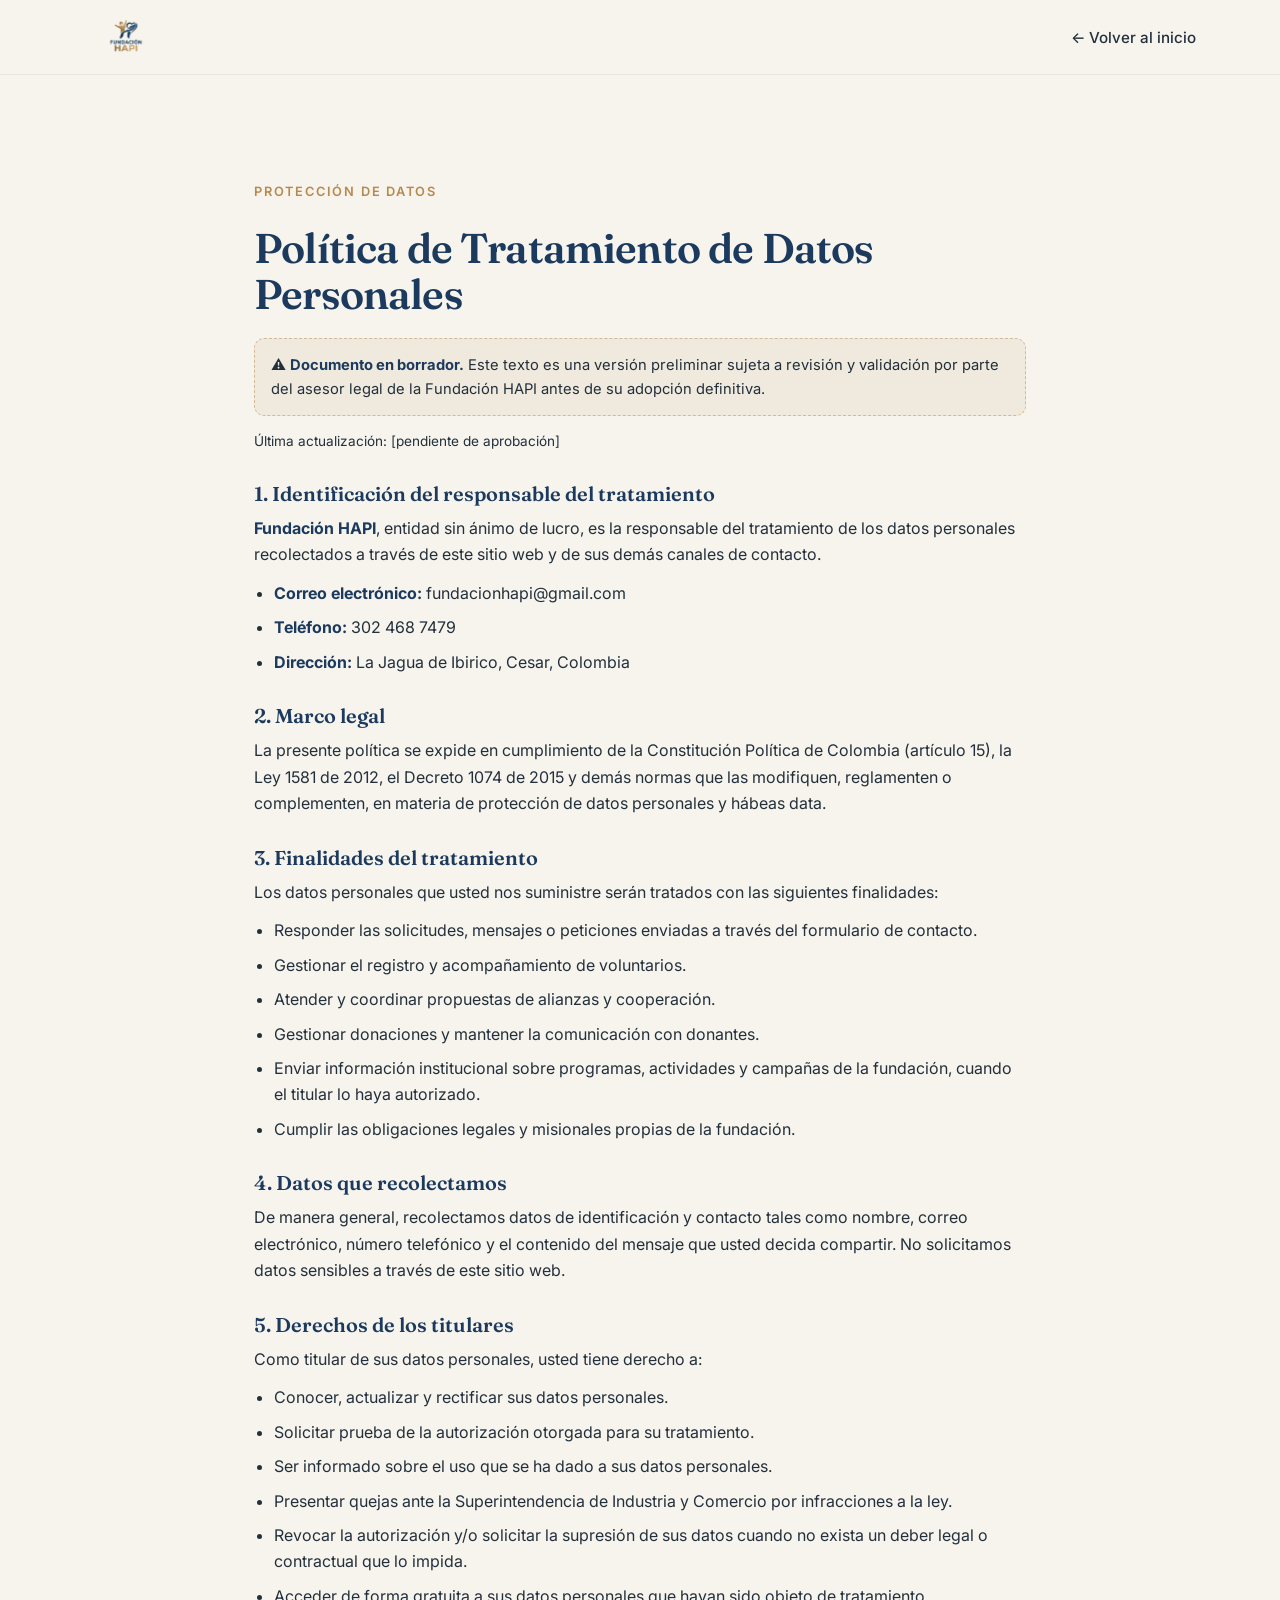
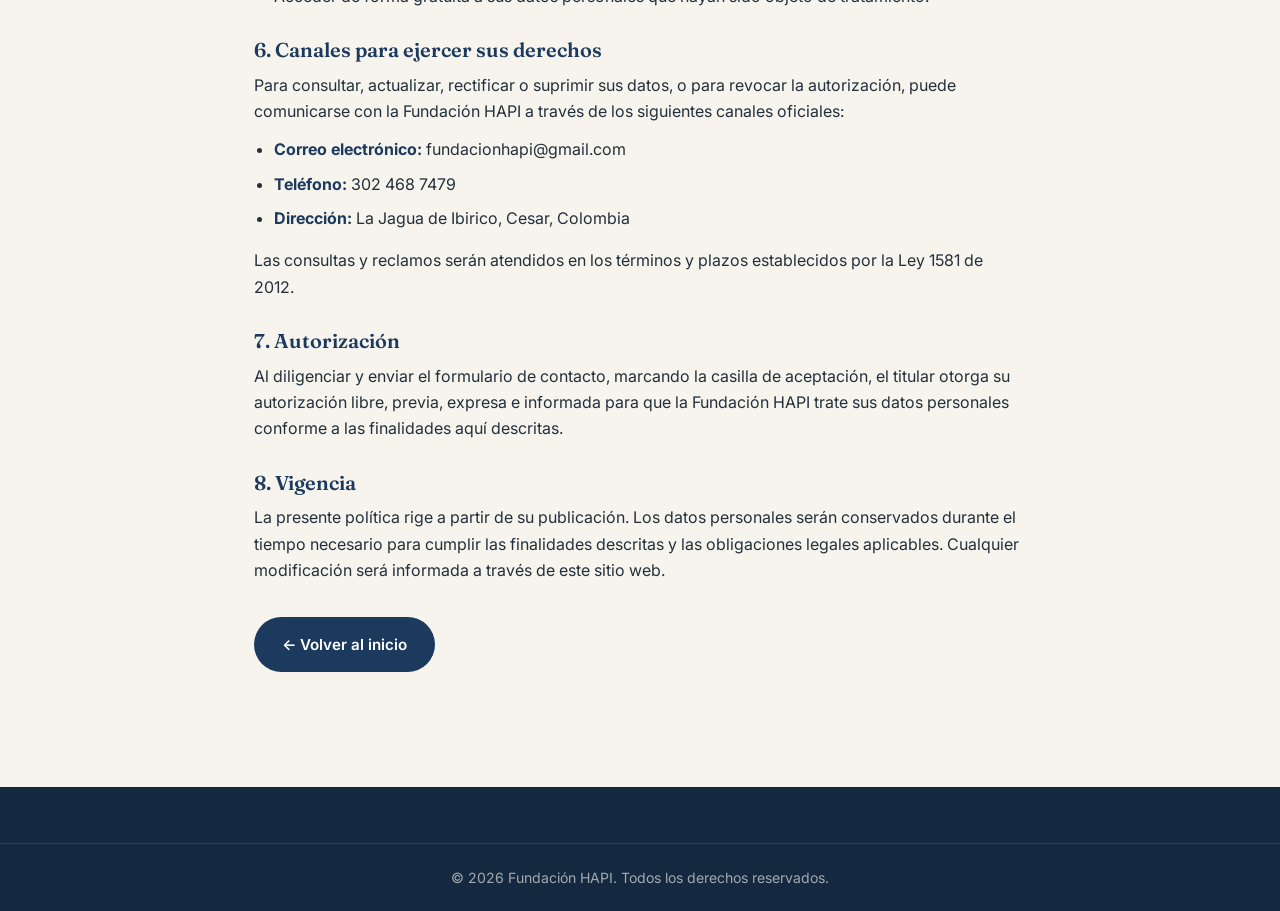
==== politica-datos.html @ a59235da "Borrador de Politica de Tratamiento de Datos + enlaces" ====
<!DOCTYPE html>
<html lang="es">
<head>
  <meta charset="UTF-8" />
  <meta name="viewport" content="width=device-width, initial-scale=1.0" />
  <title>Política de Tratamiento de Datos Personales — Fundación HAPI</title>
  <meta name="description" content="Política de Tratamiento de Datos Personales de la Fundación HAPI, conforme a la Ley 1581 de 2012." />
  <link rel="icon" type="image/png" href="assets/logo.png" />
  <link rel="preconnect" href="https://fonts.googleapis.com" />
  <link rel="preconnect" href="https://fonts.gstatic.com" crossorigin />
  <link href="https://fonts.googleapis.com/css2?family=Fraunces:opsz,wght@9..144,400;9..144,600;9..144,700&family=Inter:wght@400;500;600;700&display=swap" rel="stylesheet" />
  <link rel="stylesheet" href="styles.css" />
</head>
<body>

  <!-- ===== HEADER ===== -->
  <header class="site-header">
    <div class="container nav-wrap">
      <a href="index.html" class="brand">
        <img src="assets/logo.png" alt="Fundación HAPI" class="brand-logo" />
      </a>
      <nav class="nav" aria-label="Navegación">
        <ul class="nav-list">
          <li><a href="index.html">← Volver al inicio</a></li>
        </ul>
      </nav>
    </div>
  </header>

  <!-- ===== CONTENIDO LEGAL ===== -->
  <section class="section">
    <div class="container legal">
      <span class="eyebrow">Protección de datos</span>
      <h1 class="legal-title">Política de Tratamiento de Datos Personales</h1>

      <p class="legal-draft">⚠️ <strong>Documento en borrador.</strong> Este texto es una versión preliminar sujeta a revisión y validación por parte del asesor legal de la Fundación HAPI antes de su adopción definitiva.</p>

      <p class="legal-updated">Última actualización: [pendiente de aprobación]</p>

      <h2>1. Identificación del responsable del tratamiento</h2>
      <p>
        <strong>Fundación HAPI</strong>, entidad sin ánimo de lucro, es la responsable del
        tratamiento de los datos personales recolectados a través de este sitio web y de sus
        demás canales de contacto.
      </p>
      <ul>
        <li><strong>Correo electrónico:</strong> fundacionhapi@gmail.com</li>
        <li><strong>Teléfono:</strong> 302 468 7479</li>
        <li><strong>Dirección:</strong> La Jagua de Ibirico, Cesar, Colombia</li>
      </ul>

      <h2>2. Marco legal</h2>
      <p>
        La presente política se expide en cumplimiento de la Constitución Política de
        Colombia (artículo 15), la Ley 1581 de 2012, el Decreto 1074 de 2015 y demás normas
        que las modifiquen, reglamenten o complementen, en materia de protección de datos
        personales y hábeas data.
      </p>

      <h2>3. Finalidades del tratamiento</h2>
      <p>Los datos personales que usted nos suministre serán tratados con las siguientes finalidades:</p>
      <ul>
        <li>Responder las solicitudes, mensajes o peticiones enviadas a través del formulario de contacto.</li>
        <li>Gestionar el registro y acompañamiento de voluntarios.</li>
        <li>Atender y coordinar propuestas de alianzas y cooperación.</li>
        <li>Gestionar donaciones y mantener la comunicación con donantes.</li>
        <li>Enviar información institucional sobre programas, actividades y campañas de la fundación, cuando el titular lo haya autorizado.</li>
        <li>Cumplir las obligaciones legales y misionales propias de la fundación.</li>
      </ul>

      <h2>4. Datos que recolectamos</h2>
      <p>
        De manera general, recolectamos datos de identificación y contacto tales como nombre,
        correo electrónico, número telefónico y el contenido del mensaje que usted decida
        compartir. No solicitamos datos sensibles a través de este sitio web.
      </p>

      <h2>5. Derechos de los titulares</h2>
      <p>Como titular de sus datos personales, usted tiene derecho a:</p>
      <ul>
        <li>Conocer, actualizar y rectificar sus datos personales.</li>
        <li>Solicitar prueba de la autorización otorgada para su tratamiento.</li>
        <li>Ser informado sobre el uso que se ha dado a sus datos personales.</li>
        <li>Presentar quejas ante la Superintendencia de Industria y Comercio por infracciones a la ley.</li>
        <li>Revocar la autorización y/o solicitar la supresión de sus datos cuando no exista un deber legal o contractual que lo impida.</li>
        <li>Acceder de forma gratuita a sus datos personales que hayan sido objeto de tratamiento.</li>
      </ul>

      <h2>6. Canales para ejercer sus derechos</h2>
      <p>
        Para consultar, actualizar, rectificar o suprimir sus datos, o para revocar la
        autorización, puede comunicarse con la Fundación HAPI a través de los siguientes
        canales oficiales:
      </p>
      <ul>
        <li><strong>Correo electrónico:</strong> fundacionhapi@gmail.com</li>
        <li><strong>Teléfono:</strong> 302 468 7479</li>
        <li><strong>Dirección:</strong> La Jagua de Ibirico, Cesar, Colombia</li>
      </ul>
      <p>
        Las consultas y reclamos serán atendidos en los términos y plazos establecidos por la
        Ley 1581 de 2012.
      </p>

      <h2>7. Autorización</h2>
      <p>
        Al diligenciar y enviar el formulario de contacto, marcando la casilla de aceptación,
        el titular otorga su autorización libre, previa, expresa e informada para que la
        Fundación HAPI trate sus datos personales conforme a las finalidades aquí descritas.
      </p>

      <h2>8. Vigencia</h2>
      <p>
        La presente política rige a partir de su publicación. Los datos personales serán
        conservados durante el tiempo necesario para cumplir las finalidades descritas y las
        obligaciones legales aplicables. Cualquier modificación será informada a través de
        este sitio web.
      </p>

      <p class="legal-back"><a href="index.html" class="btn btn-navy">← Volver al inicio</a></p>
    </div>
  </section>

  <!-- ===== FOOTER ===== -->
  <footer class="site-footer">
    <div class="footer-bottom">
      <div class="container">
        <p>© <span id="year"></span> Fundación HAPI. Todos los derechos reservados.</p>
      </div>
    </div>
  </footer>

  <script src="script.js"></script>
</body>
</html>
---- styles.css ----
/* ===== Fundación HAPI — Hoja de estilos ===== */
:root {
  --navy: #1c3a5e;
  --navy-deep: #14293f;
  --gold: #b8894e;
  --gold-light: #cda36a;
  --cream: #f7f4ee;
  --cream-alt: #efe9df;
  --ink: #23303c;
  --muted: #5c6b78;
  --white: #ffffff;
  --radius: 16px;
  --radius-sm: 10px;
  --shadow: 0 18px 45px -20px rgba(28, 58, 94, 0.35);
  --shadow-sm: 0 8px 24px -12px rgba(28, 58, 94, 0.28);
  --max: 1160px;
  --sans: 'Inter', system-ui, sans-serif;
  --serif: 'Fraunces', Georgia, serif;
}

* { box-sizing: border-box; margin: 0; padding: 0; }
html { scroll-behavior: smooth; }
body {
  font-family: var(--sans);
  color: var(--ink);
  background: var(--cream);
  line-height: 1.65;
  -webkit-font-smoothing: antialiased;
}
img { max-width: 100%; display: block; }
a { color: inherit; text-decoration: none; }
.container { width: 100%; max-width: var(--max); margin: 0 auto; padding: 0 24px; }

/* ===== Tipografía ===== */
h1, h2, h3 { font-family: var(--serif); line-height: 1.12; color: var(--navy); font-weight: 600; }
h1 { font-size: clamp(2.2rem, 5vw, 3.6rem); letter-spacing: -0.02em; }
h2 { font-size: clamp(1.8rem, 3.5vw, 2.6rem); }
h3 { font-size: 1.25rem; }
.eyebrow {
  display: inline-block; font-family: var(--sans); font-weight: 600;
  font-size: 0.8rem; letter-spacing: 0.14em; text-transform: uppercase;
  color: var(--gold); margin-bottom: 14px;
}
.eyebrow-light { color: var(--gold-light); }
.lead { font-size: 1.1rem; color: var(--muted); max-width: 640px; margin: 0 auto; }
.lead-light { color: rgba(255,255,255,0.82); }

/* ===== Botones ===== */
.btn {
  display: inline-flex; align-items: center; justify-content: center; gap: 8px;
  padding: 13px 26px; border-radius: 999px; font-weight: 600; font-size: 0.95rem;
  cursor: pointer; border: 2px solid transparent; transition: transform .15s ease, box-shadow .2s ease, background .2s ease;
}
.btn:hover { transform: translateY(-2px); }
.btn-sm { padding: 9px 20px; font-size: 0.88rem; }
.btn-block { width: 100%; }
.btn-navy { background: var(--navy); color: #fff; }
.btn-navy:hover { background: var(--navy-deep); box-shadow: var(--shadow-sm); }
.btn-gold { background: var(--gold); color: #fff; }
.btn-gold:hover { background: var(--gold-light); box-shadow: var(--shadow-sm); }
.btn-outline-light { background: transparent; color: #fff; border-color: rgba(255,255,255,0.5); }
.btn-outline-light:hover { background: rgba(255,255,255,0.1); border-color: #fff; }
.btn-outline-gold { background: transparent; color: var(--gold); border-color: var(--gold); }
.btn-outline-gold:hover { background: rgba(184,137,78,0.1); border-color: var(--gold-light); color: var(--gold-light); }

/* ===== Header ===== */
.site-header {
  position: sticky; top: 0; z-index: 50;
  background: rgba(247, 244, 238, 0.9); backdrop-filter: blur(10px);
  border-bottom: 1px solid rgba(28,58,94,0.08);
}
.nav-wrap { display: flex; align-items: center; justify-content: space-between; height: 74px; }
.brand-logo { height: 46px; width: auto; }
.nav-list { list-style: none; display: flex; align-items: center; gap: 28px; }
.nav-list a { font-weight: 500; font-size: 0.95rem; color: var(--ink); transition: color .2s; }
.nav-list a:hover { color: var(--gold); }
.nav-toggle { display: none; flex-direction: column; gap: 5px; background: none; border: none; cursor: pointer; padding: 8px; }
.nav-toggle span { width: 24px; height: 2px; background: var(--navy); border-radius: 2px; transition: .3s; }

/* ===== Hero ===== */
.hero { padding: clamp(48px, 8vw, 96px) 0; background:
  radial-gradient(120% 90% at 100% 0%, rgba(184,137,78,0.10), transparent 55%),
  radial-gradient(120% 90% at 0% 100%, rgba(28,58,94,0.07), transparent 55%),
  var(--cream); }
.hero-inner { display: grid; grid-template-columns: 1.15fr 0.85fr; gap: 56px; align-items: center; }
.hero-sub { font-size: 1.15rem; color: var(--muted); margin: 22px 0 30px; max-width: 560px; }
.hero-cta { display: flex; gap: 14px; flex-wrap: wrap; }
.hero-badges { display: flex; gap: 32px; margin-top: 46px; flex-wrap: wrap; }
.hero-badges div { display: flex; flex-direction: column; }
.hero-badges strong { font-family: var(--serif); font-size: 1.9rem; color: var(--navy); }
.hero-badges span { font-size: 0.85rem; color: var(--muted); }
.hero-logo-card {
  background: transparent; padding: 10px; display: grid; place-items: center;
}
.hero-logo-card img { width: 118%; max-width: 118%; height: auto; }

/* ===== Secciones ===== */
.section { padding: clamp(56px, 8vw, 104px) 0; }
.section-alt { background: var(--cream-alt); }
.section-head { text-align: center; max-width: 760px; margin: 0 auto 56px; }
.section-head-light h2 { color: #fff; }

/* ===== Misión / Visión / Valores ===== */
.mv-grid { display: grid; grid-template-columns: repeat(3, 1fr); gap: 26px; }
.mv-card {
  background: #fff; border-radius: var(--radius); padding: 36px 30px;
  box-shadow: var(--shadow-sm); border: 1px solid rgba(28,58,94,0.06);
  transition: transform .2s ease;
}
.mv-card:hover { transform: translateY(-4px); }
.mv-icon {
  width: 52px; height: 52px; border-radius: 14px; display: grid; place-items: center;
  background: linear-gradient(135deg, var(--gold), var(--gold-light)); color: #fff;
  font-size: 1.3rem; margin-bottom: 20px;
}
.mv-card p { color: var(--muted); }
.values-list { list-style: none; display: flex; flex-direction: column; gap: 12px; }
.values-list li { color: var(--muted); padding-left: 20px; position: relative; }
.values-list li::before { content: '◆'; position: absolute; left: 0; color: var(--gold); font-size: 0.7rem; top: 4px; }
.values-list strong { color: var(--navy); }

/* ===== Líneas de acción ===== */
.lines-grid { display: grid; grid-template-columns: repeat(3, 1fr); gap: 26px; }
.lines-grid-2 { grid-template-columns: repeat(2, 1fr); max-width: 900px; margin: 0 auto; }
.line-card {
  background: #fff; border-radius: var(--radius); padding: 38px 30px;
  border: 1px solid rgba(28,58,94,0.06); box-shadow: var(--shadow-sm);
  border-top: 4px solid var(--gold); transition: transform .2s ease;
}
.line-card:hover { transform: translateY(-4px); }
.line-num { font-family: var(--serif); font-size: 2.4rem; color: var(--cream-alt); font-weight: 700; line-height: 1; margin-bottom: 8px; -webkit-text-stroke: 1px var(--gold); }
.line-card p { color: var(--muted); margin: 14px 0 20px; }
.line-tags { list-style: none; display: flex; flex-wrap: wrap; gap: 8px; }
.line-tags li { background: var(--cream); color: var(--navy); font-size: 0.8rem; font-weight: 500; padding: 6px 12px; border-radius: 999px; }

/* Capacidad jurídica/financiera */
.capacity { margin-top: 48px; }
.capacity-head { text-align: center; margin-bottom: 26px; }
.capacity-head h3 { font-size: 1.4rem; }
.capacity-grid { display: grid; grid-template-columns: repeat(2, 1fr); gap: 24px; max-width: 900px; margin: 0 auto; }
.capacity-grid-4 { grid-template-columns: repeat(4, 1fr); max-width: 1100px; }
.capacity-grid-3 { grid-template-columns: repeat(3, 1fr); max-width: 1000px; }
.commit-grid { margin-top: 26px; }
.goal { display: flex; flex-direction: column; align-items: center; justify-content: flex-start; gap: 4px; }
.goal-mark { font-size: 1.4rem; color: var(--gold); }
.goal-text { font-family: var(--serif); color: var(--navy); font-size: 1.05rem; line-height: 1.3; }
.capacity-card { background: #fff; border-radius: var(--radius); padding: 28px 26px; box-shadow: var(--shadow-sm); border-left: 4px solid var(--gold); }
.capacity-card h4 { font-family: var(--serif); color: var(--navy); font-size: 1.05rem; margin-bottom: 8px; }
.capacity-card p { color: var(--muted); font-size: 0.95rem; }
.capacity-card strong { color: var(--navy); }
@media (max-width: 900px) { .lines-grid-2, .capacity-grid-4 { grid-template-columns: 1fr 1fr; } }
@media (max-width: 640px) { .capacity-grid, .lines-grid-2, .capacity-grid-4 { grid-template-columns: 1fr; } }

/* ===== Métricas ===== */
.metrics { display: grid; grid-template-columns: repeat(4, 1fr); gap: 24px; margin-bottom: 60px; }
.metric { text-align: center; padding: 30px 16px; background: #fff; border-radius: var(--radius); box-shadow: var(--shadow-sm); }
.metric strong { display: block; font-family: var(--serif); font-size: 2.8rem; color: var(--gold); line-height: 1; }
.metric span { font-size: 0.9rem; color: var(--muted); margin-top: 8px; display: block; }

/* ===== Testimonios ===== */
.testimonials { display: grid; grid-template-columns: repeat(3, 1fr); gap: 26px; }
.testimonial { background: #fff; border-radius: var(--radius); padding: 32px; box-shadow: var(--shadow-sm); border-left: 4px solid var(--navy); }
.testimonial p { font-family: var(--serif); font-size: 1.08rem; color: var(--ink); font-style: italic; }
.testimonial footer { margin-top: 16px; font-size: 0.9rem; color: var(--gold); font-weight: 600; }

/* ===== Sección Navy (Participar) ===== */
.section-navy { background: linear-gradient(160deg, var(--navy), var(--navy-deep)); color: #fff; }
.participate-grid { display: grid; grid-template-columns: repeat(3, 1fr); gap: 26px; }
.part-card { background: rgba(255,255,255,0.06); border: 1px solid rgba(255,255,255,0.12); border-radius: var(--radius); padding: 34px 28px; }
.part-card h3 { color: #fff; margin-bottom: 12px; }
.part-card p { color: rgba(255,255,255,0.78); margin-bottom: 24px; }

/* ===== Aliados (franja discreta al pie) ===== */
.allies { padding: 44px 0 48px; background: var(--cream-alt); border-top: 1px solid rgba(28,58,94,0.08); }
.allies-head { text-align: center; margin-bottom: 28px; }
.allies-head h2 { font-size: 1.3rem; }
.allies-head p { color: var(--muted); margin-top: 6px; font-size: 0.92rem; }
.allies-row { display: flex; justify-content: center; align-items: flex-start; flex-wrap: wrap; gap: 40px; }
.ally { display: flex; flex-direction: column; align-items: center; text-align: center; max-width: 200px; transition: transform .2s ease; }
.ally:hover { transform: translateY(-4px); }
.ally-logo { background: transparent; padding: 0; width: 130px; height: 110px; display: grid; place-items: center; }
.ally-logo img { max-width: 100%; max-height: 100%; width: auto; object-fit: contain; }
.ally-name { font-weight: 600; color: var(--navy); margin-top: 10px; font-size: 0.9rem; }
.ally-role { font-size: 0.78rem; color: var(--muted); margin-top: 1px; }
.allies-cta { text-align: center; margin-top: 30px; font-size: 0.92rem; color: var(--muted); }

/* ===== Contacto ===== */
.contact-grid { display: grid; grid-template-columns: 1.2fr 0.8fr; gap: 40px; }
.contact-form { background: #fff; padding: 36px; border-radius: var(--radius); box-shadow: var(--shadow-sm); }
.field { margin-bottom: 18px; }
.field label { display: block; font-size: 0.88rem; font-weight: 600; color: var(--navy); margin-bottom: 6px; }
.field input, .field select, .field textarea {
  width: 100%; padding: 12px 14px; border: 1px solid rgba(28,58,94,0.18);
  border-radius: var(--radius-sm); font-family: var(--sans); font-size: 0.95rem; color: var(--ink); background: var(--cream);
  transition: border .2s, box-shadow .2s;
}
.field input:focus, .field select:focus, .field textarea:focus {
  outline: none; border-color: var(--gold); box-shadow: 0 0 0 3px rgba(184,137,78,0.15); background: #fff;
}
.form-note { margin-top: 14px; color: var(--navy); font-weight: 600; text-align: center; }
.consent { margin-bottom: 14px; }
.consent-label { display: flex; align-items: flex-start; gap: 10px; font-size: 0.88rem; color: var(--muted); cursor: default; }
.consent-label input { margin-top: 3px; width: 16px; height: 16px; flex-shrink: 0; accent-color: var(--gold); }
.btn:disabled { opacity: 0.5; cursor: not-allowed; transform: none; }
.policy-pending { margin-top: 12px; font-size: 0.82rem; color: var(--muted); line-height: 1.5; background: var(--cream); border: 1px dashed rgba(184,137,78,0.5); border-radius: var(--radius-sm); padding: 12px 14px; }
.contact-info { display: flex; flex-direction: column; gap: 28px; }
.info-block h3 { font-size: 1.1rem; margin-bottom: 12px; }
.info-block p { color: var(--muted); margin-bottom: 6px; }
.social { display: flex; gap: 14px; flex-wrap: wrap; }
.social a { color: var(--navy); font-weight: 600; font-size: 0.9rem; padding: 8px 14px; border: 1px solid rgba(28,58,94,0.15); border-radius: 999px; transition: .2s; }
.social a:hover { background: var(--navy); color: #fff; }
.info-transparency { background: #fff; padding: 24px; border-radius: var(--radius); box-shadow: var(--shadow-sm); }
.link-gold { color: var(--gold); font-weight: 600; }

/* ===== Página legal ===== */
.legal { max-width: 820px; margin: 0 auto; }
.legal-title { font-size: clamp(1.8rem, 4vw, 2.6rem); margin: 8px 0 20px; }
.legal-draft { background: rgba(184,137,78,0.10); border: 1px dashed rgba(184,137,78,0.5); border-radius: var(--radius-sm); padding: 14px 16px; color: var(--ink); font-size: 0.92rem; }
.legal-updated { color: var(--muted); font-size: 0.85rem; margin: 14px 0 30px; }
.legal h2 { font-size: 1.25rem; margin: 30px 0 10px; }
.legal p { color: var(--ink); margin-bottom: 12px; }
.legal ul { margin: 0 0 16px 20px; color: var(--ink); }
.legal li { margin-bottom: 8px; }
.legal strong { color: var(--navy); }
.legal-back { margin-top: 34px; }

/* ===== Footer ===== */
.site-footer { background: var(--navy-deep); color: #fff; padding-top: 56px; }
.footer-inner { display: flex; justify-content: space-between; gap: 40px; flex-wrap: wrap; padding-bottom: 40px; }
.footer-logo { height: 54px; background: #fff; padding: 8px 12px; border-radius: 10px; margin-bottom: 16px; }
.footer-brand p { color: rgba(255,255,255,0.7); max-width: 320px; }
.footer-links { display: flex; flex-direction: column; gap: 12px; }
.footer-links a { color: rgba(255,255,255,0.8); font-size: 0.95rem; transition: color .2s; }
.footer-links a:hover { color: var(--gold-light); }
.footer-bottom { border-top: 1px solid rgba(255,255,255,0.1); padding: 22px 0; }
.footer-bottom p { color: rgba(255,255,255,0.6); font-size: 0.88rem; text-align: center; }
.footer-policy { color: rgba(255,255,255,0.75); text-decoration: underline; }
.footer-policy:hover { color: var(--gold-light); }

/* ===== Responsive ===== */
@media (max-width: 900px) {
  .hero-inner { grid-template-columns: 1fr; }
  .hero-visual { order: -1; max-width: 380px; }
  .hero-logo-card img { width: 100%; max-width: 100%; }
  .mv-grid, .lines-grid, .metrics, .testimonials, .participate-grid { grid-template-columns: 1fr 1fr; }
  .contact-grid { grid-template-columns: 1fr; }
}
@media (max-width: 640px) {
  .nav-toggle { display: flex; }
  .nav-list {
    position: absolute; top: 74px; right: 0; left: 0; flex-direction: column; align-items: flex-start;
    background: var(--cream); padding: 18px 24px; gap: 16px; border-bottom: 1px solid rgba(28,58,94,0.1);
    box-shadow: var(--shadow-sm); display: none;
  }
  .nav-list.open { display: flex; }
  .mv-grid, .lines-grid, .metrics, .testimonials, .participate-grid, .allies-grid { grid-template-columns: 1fr; }
  .hero-badges { gap: 22px; }
}
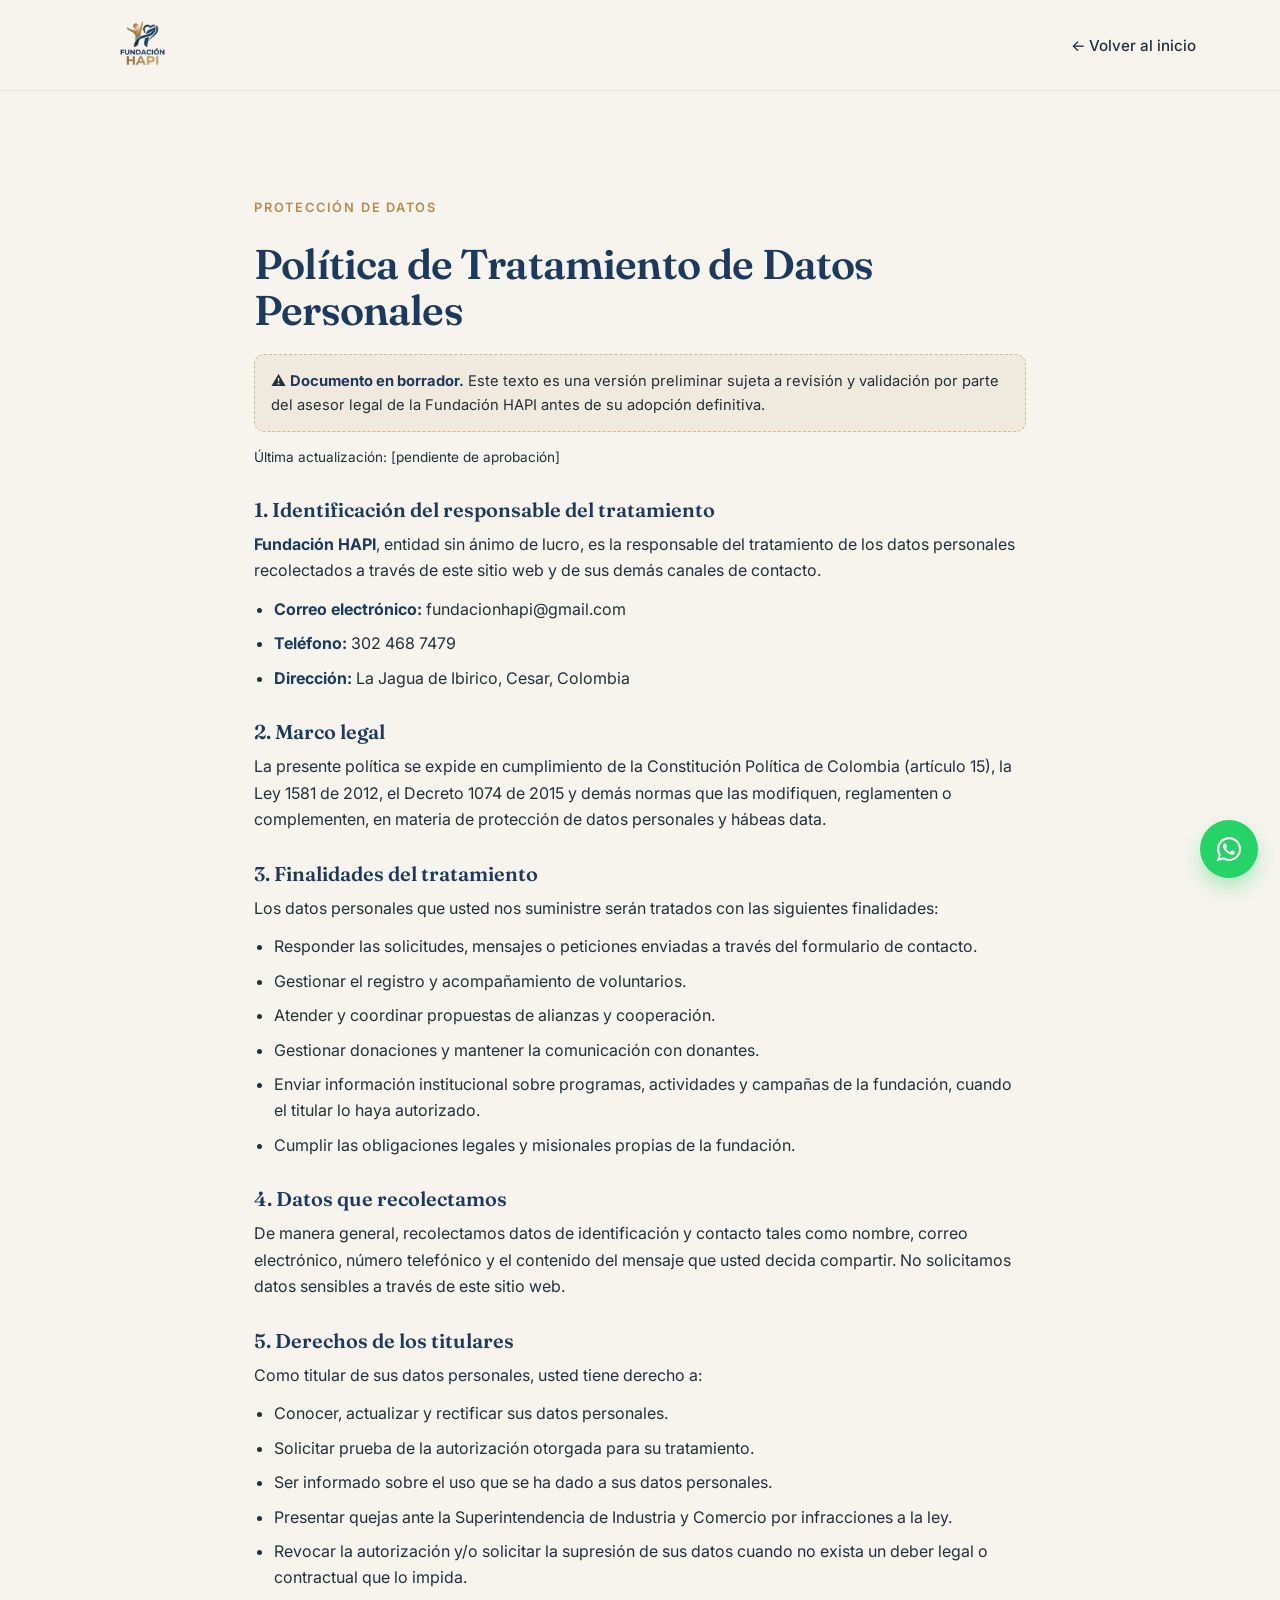
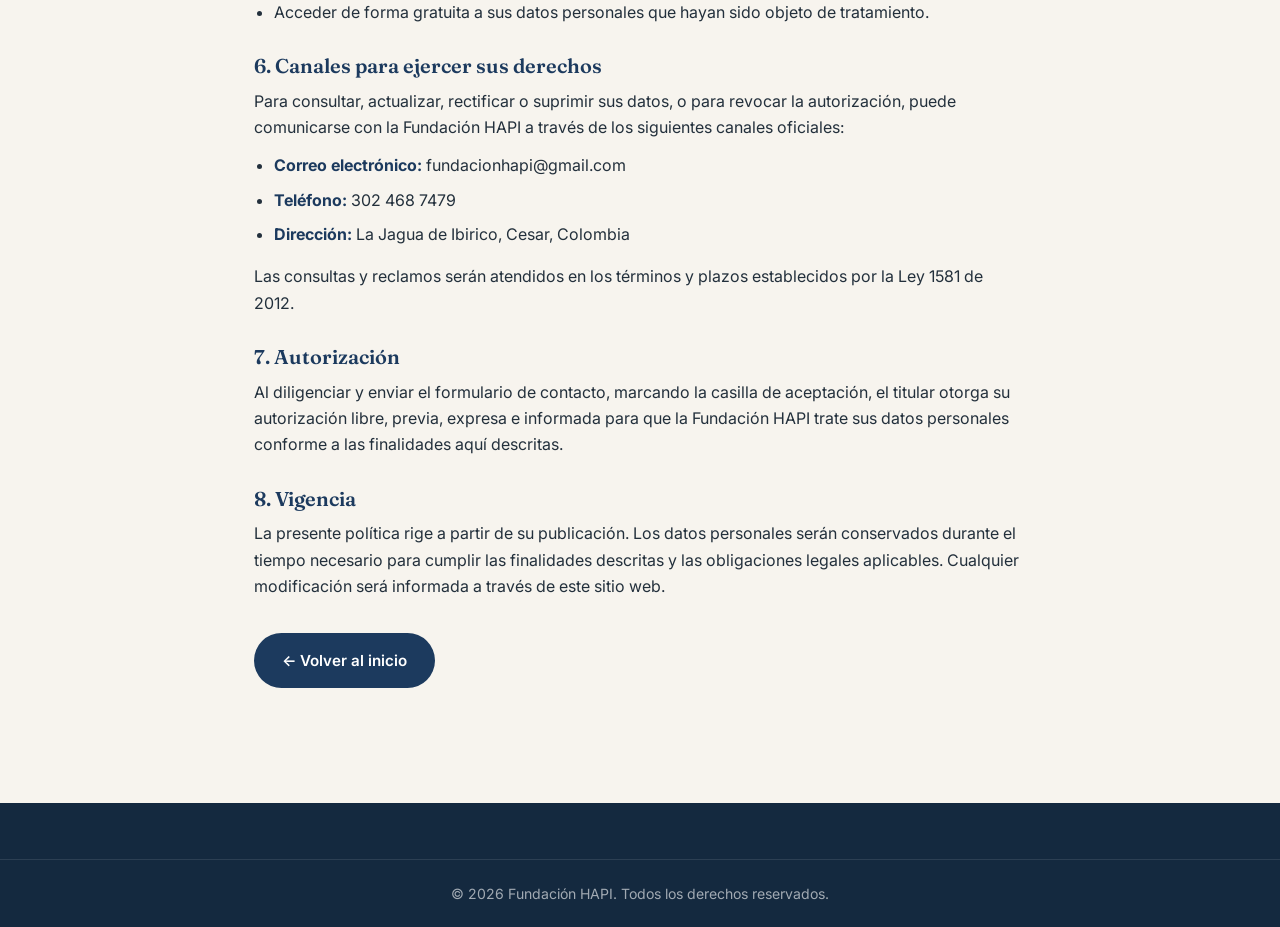
==== commit ecffdf43: "Boton flotante de WhatsApp en todo el sitio" ====
--- a/politica-datos.html
+++ b/politica-datos.html
@@ -130,6 +130,13 @@
     </div>
   </footer>
 
+  <!-- Botón flotante de WhatsApp -->
+  <a href="https://wa.me/573127423813?text=Hola%2C%20quiero%20m%C3%A1s%20informaci%C3%B3n%20sobre%20la%20Fundaci%C3%B3n%20HAPI" target="_blank" rel="noopener" class="wa-float" aria-label="Escríbenos por WhatsApp">
+    <svg viewBox="0 0 32 32" width="30" height="30" fill="currentColor" aria-hidden="true">
+      <path d="M16.003 3.2c-7.06 0-12.8 5.74-12.8 12.8 0 2.257.59 4.462 1.712 6.4L3.2 28.8l6.56-1.712a12.74 12.74 0 0 0 6.243 1.592h.005c7.06 0 12.8-5.74 12.8-12.8s-5.74-12.8-12.8-12.8zm0 23.36h-.004a10.54 10.54 0 0 1-5.37-1.47l-.385-.228-3.89 1.02 1.038-3.79-.25-.39a10.53 10.53 0 0 1-1.616-5.632c0-5.83 4.746-10.576 10.58-10.576 2.826 0 5.48 1.102 7.478 3.1a10.5 10.5 0 0 1 3.098 7.48c0 5.832-4.746 10.576-10.58 10.576zm5.8-7.92c-.318-.16-1.882-.928-2.173-1.034-.29-.106-.503-.16-.716.16-.212.318-.82 1.034-1.006 1.246-.185.212-.37.238-.688.08-.318-.16-1.343-.495-2.558-1.578-.945-.843-1.583-1.884-1.768-2.202-.185-.318-.02-.49.14-.648.144-.143.318-.37.478-.556.16-.185.212-.318.318-.53.106-.212.053-.398-.027-.556-.08-.16-.716-1.725-.98-2.362-.258-.62-.52-.535-.716-.545l-.61-.01c-.212 0-.556.08-.847.398-.29.318-1.113 1.087-1.113 2.652s1.14 3.076 1.298 3.29c.16.212 2.24 3.42 5.43 4.795.76.328 1.352.524 1.814.67.762.242 1.456.208 2.004.126.612-.09 1.882-.77 2.148-1.513.265-.744.265-1.38.185-1.513-.08-.132-.29-.212-.61-.37z"/>
+    </svg>
+  </a>
+
   <script src="script.js"></script>
 </body>
 </html>
--- a/styles.css
+++ b/styles.css
@@ -62,6 +62,20 @@
 .btn-outline-light:hover { background: rgba(255,255,255,0.1); border-color: #fff; }
 .btn-outline-gold { background: transparent; color: var(--gold); border-color: var(--gold); }
 .btn-outline-gold:hover { background: rgba(184,137,78,0.1); border-color: var(--gold-light); color: var(--gold-light); }
+.btn-whatsapp { background: #25d366; color: #fff; margin-top: 14px; }
+.btn-whatsapp:hover { background: #1ebe5b; box-shadow: var(--shadow-sm); }
+.wa-icon { font-size: 1.1rem; }
+
+/* Botón flotante de WhatsApp */
+.wa-float {
+  position: fixed; right: 22px; bottom: 22px; z-index: 60;
+  width: 58px; height: 58px; border-radius: 50%;
+  background: #25d366; color: #fff; display: grid; place-items: center;
+  box-shadow: 0 10px 26px -6px rgba(37,211,102,0.6);
+  transition: transform .2s ease, box-shadow .2s ease;
+}
+.wa-float:hover { transform: scale(1.08); box-shadow: 0 14px 32px -6px rgba(37,211,102,0.7); }
+@media (max-width: 640px) { .wa-float { right: 16px; bottom: 16px; width: 52px; height: 52px; } }
 
 /* ===== Header ===== */
 .site-header {
@@ -69,8 +83,8 @@
   background: rgba(247, 244, 238, 0.9); backdrop-filter: blur(10px);
   border-bottom: 1px solid rgba(28,58,94,0.08);
 }
-.nav-wrap { display: flex; align-items: center; justify-content: space-between; height: 74px; }
-.brand-logo { height: 46px; width: auto; }
+.nav-wrap { display: flex; align-items: center; justify-content: space-between; height: 90px; }
+.brand-logo { height: 64px; width: auto; }
 .nav-list { list-style: none; display: flex; align-items: center; gap: 28px; }
 .nav-list a { font-weight: 500; font-size: 0.95rem; color: var(--ink); transition: color .2s; }
 .nav-list a:hover { color: var(--gold); }
@@ -183,6 +197,7 @@
 .ally-name { font-weight: 600; color: var(--navy); margin-top: 10px; font-size: 0.9rem; }
 .ally-role { font-size: 0.78rem; color: var(--muted); margin-top: 1px; }
 .allies-cta { text-align: center; margin-top: 30px; font-size: 0.92rem; color: var(--muted); }
+.allies-invite-cta { text-align: center; margin-top: 8px; }
 
 /* ===== Contacto ===== */
 .contact-grid { display: grid; grid-template-columns: 1.2fr 0.8fr; gap: 40px; }
@@ -248,7 +263,7 @@
 @media (max-width: 640px) {
   .nav-toggle { display: flex; }
   .nav-list {
-    position: absolute; top: 74px; right: 0; left: 0; flex-direction: column; align-items: flex-start;
+    position: absolute; top: 90px; right: 0; left: 0; flex-direction: column; align-items: flex-start;
     background: var(--cream); padding: 18px 24px; gap: 16px; border-bottom: 1px solid rgba(28,58,94,0.1);
     box-shadow: var(--shadow-sm); display: none;
   }
